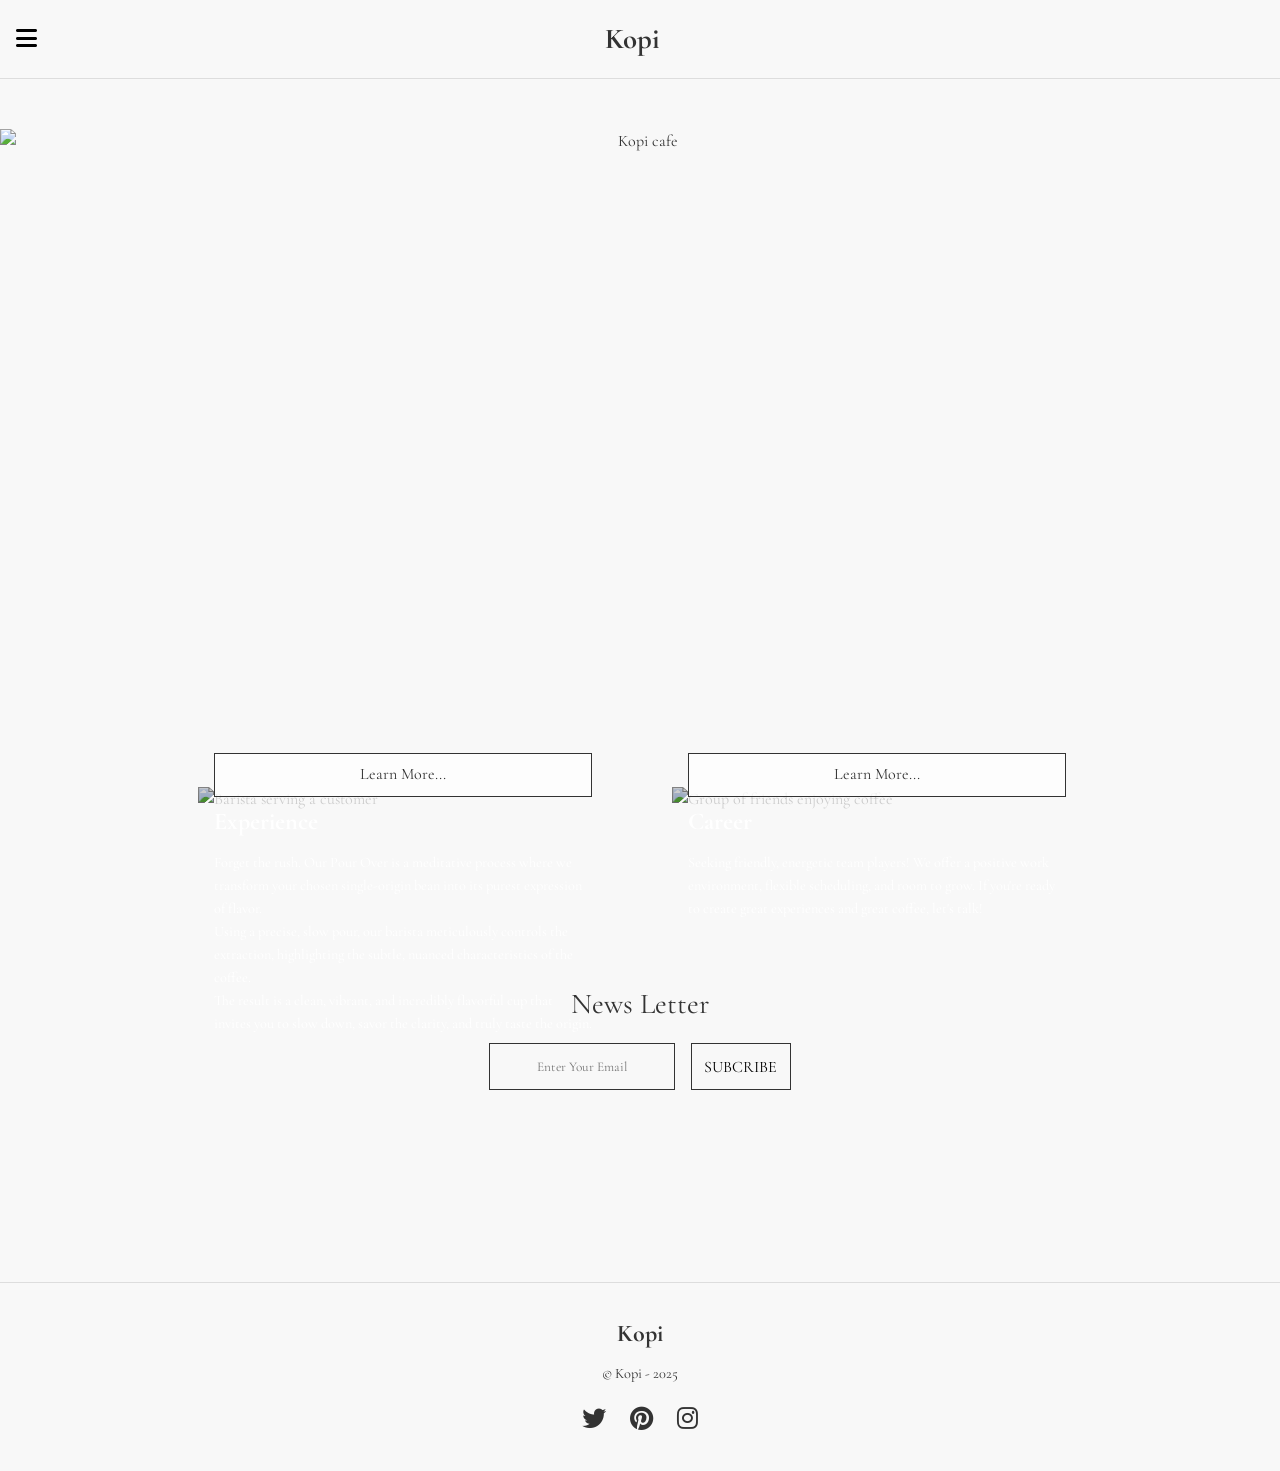
==== index.html @ 68a63ba4 "Update index.html" ====
<!DOCTYPE html>
<html lang="en">
<head>
    <meta charset="UTF-8">
    <meta name="viewport" content="width=device-width, initial-scale=1.0">
    <title>Kopi - Home</title>
    <link rel="stylesheet" href="styles.css">
    <link rel="stylesheet" href="https://cdnjs.cloudflare.com/ajax/libs/font-awesome/6.5.2/css/all.min.css">
    <link rel="icon" type="image/png" href="../img/logo.png">
</head>
<body>

    <div class="overlay" id="overlay"></div>

    <nav class="side-nav" id="side-nav">
        <button class="close-btn" id="close-btn">&times;</button>
        <ul>
            <li><a href="index.html">Home</a></li>
            <li><a href="menu.html">Menu</a></li>
            <li><a href="location.html">Location</a></li>
            <li><a href="about.html">About</a></li>
            <li><a href="career.html">Career</a></li>
        </ul>
        <div class="nav-socials">
            <a href="https://pinterest.com/"><i class="fa-brands fa-pinterest"></i></a>
            <a href="https://www.instagram.com/"><i class="fa-brands fa-instagram"></i></a>
            <a href="https://x.com/"><i class="fa-brands fa-twitter"></i></a>
        </div>
    </nav>

    <header>
        <button class="hamburger" id="hamburger-menu">
            <i class="fa-solid fa-bars"></i>
        </button>
        <div class="logo"><a href="index.html">Kopi</a></div>
    </header>

    <main>
        <section class="hero-home">
            <img src="../kopi/img/home/mhome1.png" alt="Kopi cafe" id="hero-image">
            <div class="hero-text">
                <p id="hero-location-text"></p>
            </div>
        </section>


        <section class="features">
            <div class="feature-card">
                <img src="../kopi/img/home/Expereince.png" alt="Barista serving a customer">
                <h3>Experience</h3>
                <p>Forget the rush. Our Pour Over is a meditative process where we transform your chosen single-origin bean into its purest expression of flavor.<br>
                    Using a precise, slow pour, our barista meticulously controls the extraction, highlighting the subtle, nuanced characteristics of the coffee.<br>
                    The result is a clean, vibrant, and incredibly flavorful cup that invites you to slow down, savor the clarity, and truly taste the origin.<br></p>
                <a href="location.html" class="btn">Learn More...</a>
            </div>
            <div class="feature-card">
                <img src="../kopi/img/home/career.png" alt="Group of friends enjoying coffee">
                <h3>Career</h3>
                <p>Seeking friendly, energetic team players! We offer a positive work environment, flexible scheduling, and room to grow. If you're ready to create great experiences and great coffee, let's talk!</p>
                <a href="career.html" class="btn">Learn More...</a>
            </div>
        </section>

        <section class="newsletter">
            <h2>News Letter</h2>
            <form>
                <input type="email" placeholder="Enter Your Email">
                <button type="submit" class="btn-subscribe">SUBCRIBE</button>
            </form>
        </section>
    </main>

    <footer>
        <div class="logo">Kopi</div>
        <p>© Kopi - 2025</p>
        <div class="footer-socials">
            <a href="https://x.com/"><i class="fa-brands fa-twitter"></i></a>
            <a href="https://pinterest.com/"><i class="fa-brands fa-pinterest"></i></a>
            <a href="https://www.instagram.com/"><i class="fa-brands fa-instagram"></i></a>
        </div>
    </footer>

    <script src="../kopi/script.js"></script>
</body>

</html>
---- styles.css ----
@import url('https://fonts.googleapis.com/css2?family=Cormorant+Garamond:wght@400;700&display=swap');

/* ---=== Basic Reset & Global Styles ===--- */
* {
    margin: 0;
    padding: 0;
    box-sizing: border-box;
}

body {
    font-family: 'Cormorant Garamond', serif;
    background-color: #F8F8F8;
    color: #333;
    font-size: 16px;
    line-height: 1.6;
}

img {
    max-width: 100%;
    height: auto;
    display: block;
}

a {
    text-decoration: none;
    color: inherit;
}


/* ---=== Header ===--- */
header {
    display: flex;
    align-items: center;
    padding: 1rem;
    border-bottom: 1px solid #ddd;
    background-color: #F8F8F8;
    position: sticky;
    top: 0;
    z-index: 998; 
}

.logo {
    font-size: 1.8rem;
    font-weight: 700;
    margin: 0 auto;
    transform: translateX(-18px); 
}

.hamburger {
    background: none;
    border: none;
    font-size: 1.5rem;
    cursor: pointer;
    z-index: 1001;
}

/* ---=== Side Navigation ===--- */
.side-nav {
    position: fixed;
    top: 0;
    left: -300px;
    width: 280px;
    height: 100%;
    background-color: #F8F8F8;
    padding: 2rem;
    box-shadow: 2px 0 5px rgba(0,0,0,0.1);
    transition: left 0.3s ease-in-out;
    z-index: 1000;
    display: flex;
    flex-direction: column;
}

.side-nav.open {
    left: 0;
}

.close-btn {
    background: none;
    border: none;
    font-size: 2.5rem;
    position: absolute;
    top: 1rem;
    left: 1rem;
    cursor: pointer;
}

.side-nav ul {
    list-style: none;
    margin-top: 80px;
}

.side-nav ul li a {
    display: block;
    padding: 0.8rem 0;
    border-bottom: 1px solid #ddd;
    font-size: 1.2rem;
}

.nav-socials {
    margin-top: auto;
    padding-top: 1rem;
    border-top: 1px solid #ddd;
    display: flex;
    gap: 1.5rem;
    font-size: 1.5rem;
}
.nav-socials .fa-pinterest { color: #333; }
.nav-socials .fa-instagram { color: #333; }
.nav-socials .fa-twitter { color: #333; }

.overlay {
    position: fixed;
    top: 0;
    left: 0;
    width: 100%;
    height: 100%;
    background-color: rgba(0,0,0,0.5);
    z-index: 999;
    opacity: 0;
    visibility: hidden;
    transition: opacity 0.3s, visibility 0.3s;
}

.overlay.show {
    opacity: 1;
    visibility: visible;
}

/* ---=== Footer ===--- */
footer {
    text-align: center;
    padding: 2rem 1rem;
    border-top: 1px solid #ddd;
    margin-top: 2rem;
}

footer .logo {
    font-size: 1.5rem;
    transform: none;
}

footer p {
    margin: 0.5rem 0;
    font-size: 0.9rem;
}

.footer-socials {
    display: flex;
    justify-content: center;
    gap: 1.5rem;
    font-size: 1.5rem;
    margin-top: 1rem;
}

.footer-socials .fa-pinterest { color: #333; }

/* ---=== Buttons & Forms ===--- */
.btn {
    display: inline-block;
    background-color: #F8F8F8;
    border: 1px solid #333;
    padding: 0.5rem 1.5rem;
    margin-top: 1rem;
    font-family: 'Cormorant Garamond', serif;
    font-size: 1rem;
    cursor: pointer;
}

.newsletter {
    text-align: center;
    padding: 10rem 1rem;
}

.newsletter h2 {
    font-size: 1.8rem;
    font-weight: 400;
    margin-bottom: 1rem;
}

.newsletter form {
    display: flex;
    flex-direction: column;
    gap: 1rem;
    max-width: 400px;
    margin: 0 auto;
}

.newsletter input {
    padding: 0.8rem;
    border: 1px solid #333;
    background: #F8F8F8;
    text-align: center;
    font-family: 'Cormorant Garamond', serif;
}

.btn-subscribe {
    background: #F8F8F8;
    border: 1px solid #333;
    padding: 0.8rem;
    font-family: 'Cormorant Garamond', serif;
    font-size: 1rem;
    cursor: pointer;
}


/* ---=== Home Page ===--- */
.hero-home {
    position: relative;
    text-align: center;
    padding-top: 50px;
    height: 500px;
    overflow: hidden;
}

/* --- transition for slider fade effect --- */
.hero-home img, .hero-home .hero-text p {
    transition: opacity 0.5s ease-in-out;
}

.hero-home img {
    width: 100%;
    height: 100%;
    object-fit: cover;
}

.hero-home .hero-text {
    position: absolute;
    top: 0;
    left: 0;
    width: 100%;
    height: 100%;
    display: flex;
    flex-direction: column;
    justify-content: space-between;
    padding: 4rem;
    color: white;
}
.hero-home .hero-text p { text-shadow: 1px 1px 3px rgba(0,0,0,0.7); }
.hero-home .hero-text span {
    align-self: flex-end;
    background-color: rgba(248, 248, 248, 0.8);
    color: #333;
    padding: 0.5rem 1rem;
    border: 1px solid #555;
    margin: 0 1rem 1rem 0;
}

.features {
    display: grid;
    grid-template-columns: 1fr 1fr;
    gap: 4rem;
    padding: 0.5rem;
}

.feature-card {
    padding-top: 200px;
    position: relative;
    color: white;
}

.feature-card img {
    filter: brightness(0.8);
}

.feature-card h3, .feature-card p, .feature-card .btn {
    padding-top: 200px;
    position: absolute;
    left: 1rem;
    right: 1rem;
    margin: 0;
}
.feature-card h3 { top: 1rem; font-size: 1.5rem; }
.feature-card p { top: 4rem; font-size: 0.9rem;}
.feature-card .btn { bottom: 1rem; background-color: rgba(255,255,255,0.7); color: #333; text-align:center; padding: 0.5rem; }

/* ---=== Menu Page ===--- */
.hero-subpage {
    height: 500px;
}
.hero-subpage img {
    padding-top: 50px;
    width: 100%;
    height: 100%;
    object-fit: cover;
}

.menu-content {
    padding: 2rem 1rem;
    text-align: center;
}
.menu-content h1 {
    font-size: 2.5rem;
    font-weight: 400;
}
.menu-categories {
    display: flex;
    justify-content: center;
    gap: 1.5rem;
    margin: 1rem 0 2rem;
    flex-wrap: wrap;
}
.menu-section h2 {
    font-size: 1.5rem;
    font-weight: 400;
    margin: 2rem 0 1rem;
}
.menu-grid {
    display: grid;
    grid-template-columns: 1fr 1fr;
    gap: 1rem;
}
.menu-item img {
    border: 1px solid #ccc;
}
.menu-item p {
    border: 1px solid #ccc;
    border-top: none;
    padding: 0.5rem;
}
.menu-footnote {
    margin-top: 3rem;
    font-size: 0.9rem;
    color: #555;
}

/* ---=== Location Page ===--- */
.hero-location {
    position: relative;
    height: 500px;
}
.hero-location img {
    padding-top: 50px;
    width: 100%;
    height: 100%;
    object-fit: cover;
    filter: brightness(0.6);
}
.hero-text-overlay {
    position: absolute;
    top: 50%;
    left: 50%;
    transform: translate(-50%, -50%);
    color: white;
    text-align: center;
    width: 90%;
}
.hero-text-overlay h2 { font-size: 2.5rem; }
.hero-text-overlay p { font-size: 0.9rem; margin-top: 1rem; }

.location-list { padding: 2rem 1rem; }
.find-us { font-size: 1.2rem; }
.location-list h2 { font-size: 2.5rem; margin-bottom: 2rem; }
.location-grid {
    display: grid;
    grid-template-columns: 1fr;
    gap: 2rem;
}
.location-card {
    display: flex;
    gap: 1rem;
}
.location-card img {
    width: 200px;
    height: 200px;
    object-fit: cover;
}
.location-details h3 { font-size: 1.5rem; border-bottom: 1px solid #ccc; margin-bottom: 0.5rem; }
.location-details p { font-size: 0.9rem; }
.location-details p:last-child { margin-top: 0.5rem; }

/* ---=== About Page ===--- */
.collage-grid-about {
    display: grid;
    grid-template-columns: 1fr 1fr 1fr;
    grid-template-rows: auto auto;
    gap: 4px;
    padding: 4px;
    max-width: 60%;
    margin: 0 auto;
}
.collage-grid-about img:nth-child(1) { grid-column: 1 / 2; grid-row: 1 / 3; }
.collage-grid-about img:nth-child(2) { grid-column: 2 / 3; grid-row: 1 / 2; }
.collage-grid-about img:nth-child(3) { grid-column: 3 / 4; grid-row: 1 / 2; }
.collage-grid-about img:nth-child(4) { grid-column: 2 / 3; grid-row: 2 / 3; }
.collage-grid-about img:nth-child(5) { grid-column: 3 / 4; grid-row: 2 / 3; }
.collage-grid-about img {
    width: 100%;
    height: 100%;
    object-fit: cover;
}

.philosophy {
    padding: 10rem;
    text-align: center;
}
.philosophy h2 {
    font-size: 2rem;
    font-weight: 400;
    margin-bottom: 1rem;
}

/* ---=== Career Page ===--- */
.career-main { padding: 2rem 1rem; text-align: center; }
.career-intro h2 { font-size: 2rem; font-weight: 400; }
.career-intro .btn { background-color: #EADBC8; border-color: #EADBC8; }

.career-create { margin-top: 10rem; }
.career-create h2 { font-size: 1.8rem; font-weight: 400; margin-bottom: 1.5rem; }

.image-collage-career {
    display: grid;
    grid-template-columns: 1fr 1fr 1fr;
    grid-template-rows: auto auto;
    gap: 4px;
    align-items: center;
    max-width: 60%;
    margin: 0 auto;
}
.image-collage-career .img1 { grid-column: 1 / 2; grid-row: 1 / 3; }
.image-collage-career .img2 { grid-column: 2 / 3; grid-row: 1 / 2; }
.image-collage-career .img3 { grid-column: 3 / 4; grid-row: 1 / 2; }
.image-collage-career .img4 { grid-column: 2 / 3; grid-row: 2 / 3; }
.image-collage-career .img5 { grid-column: 3 / 4; grid-row: 2 / 3; }
.image-collage-career img { width: 100%; height: 100%; object-fit: cover; }

.career-journey { margin-top: 10rem; }
.career-journey h2 { font-size: 1.5rem; font-weight: 400; margin-bottom: 1rem; }
.career-journey p { font-size: 1rem; margin-bottom: 0.5rem; }


/* ---=== Media Queries for larger screens ===--- */
@media (min-width: 768px) {
    .location-grid {
        grid-template-columns: 1fr 1fr;
    }
    .features {
        max-width: 900px;
        margin: 0 auto;
    }
    .newsletter form {
        flex-direction: row;
        justify-content: center;
    }
    .menu-grid {
        grid-template-columns: repeat(4, 1fr);
    }
}
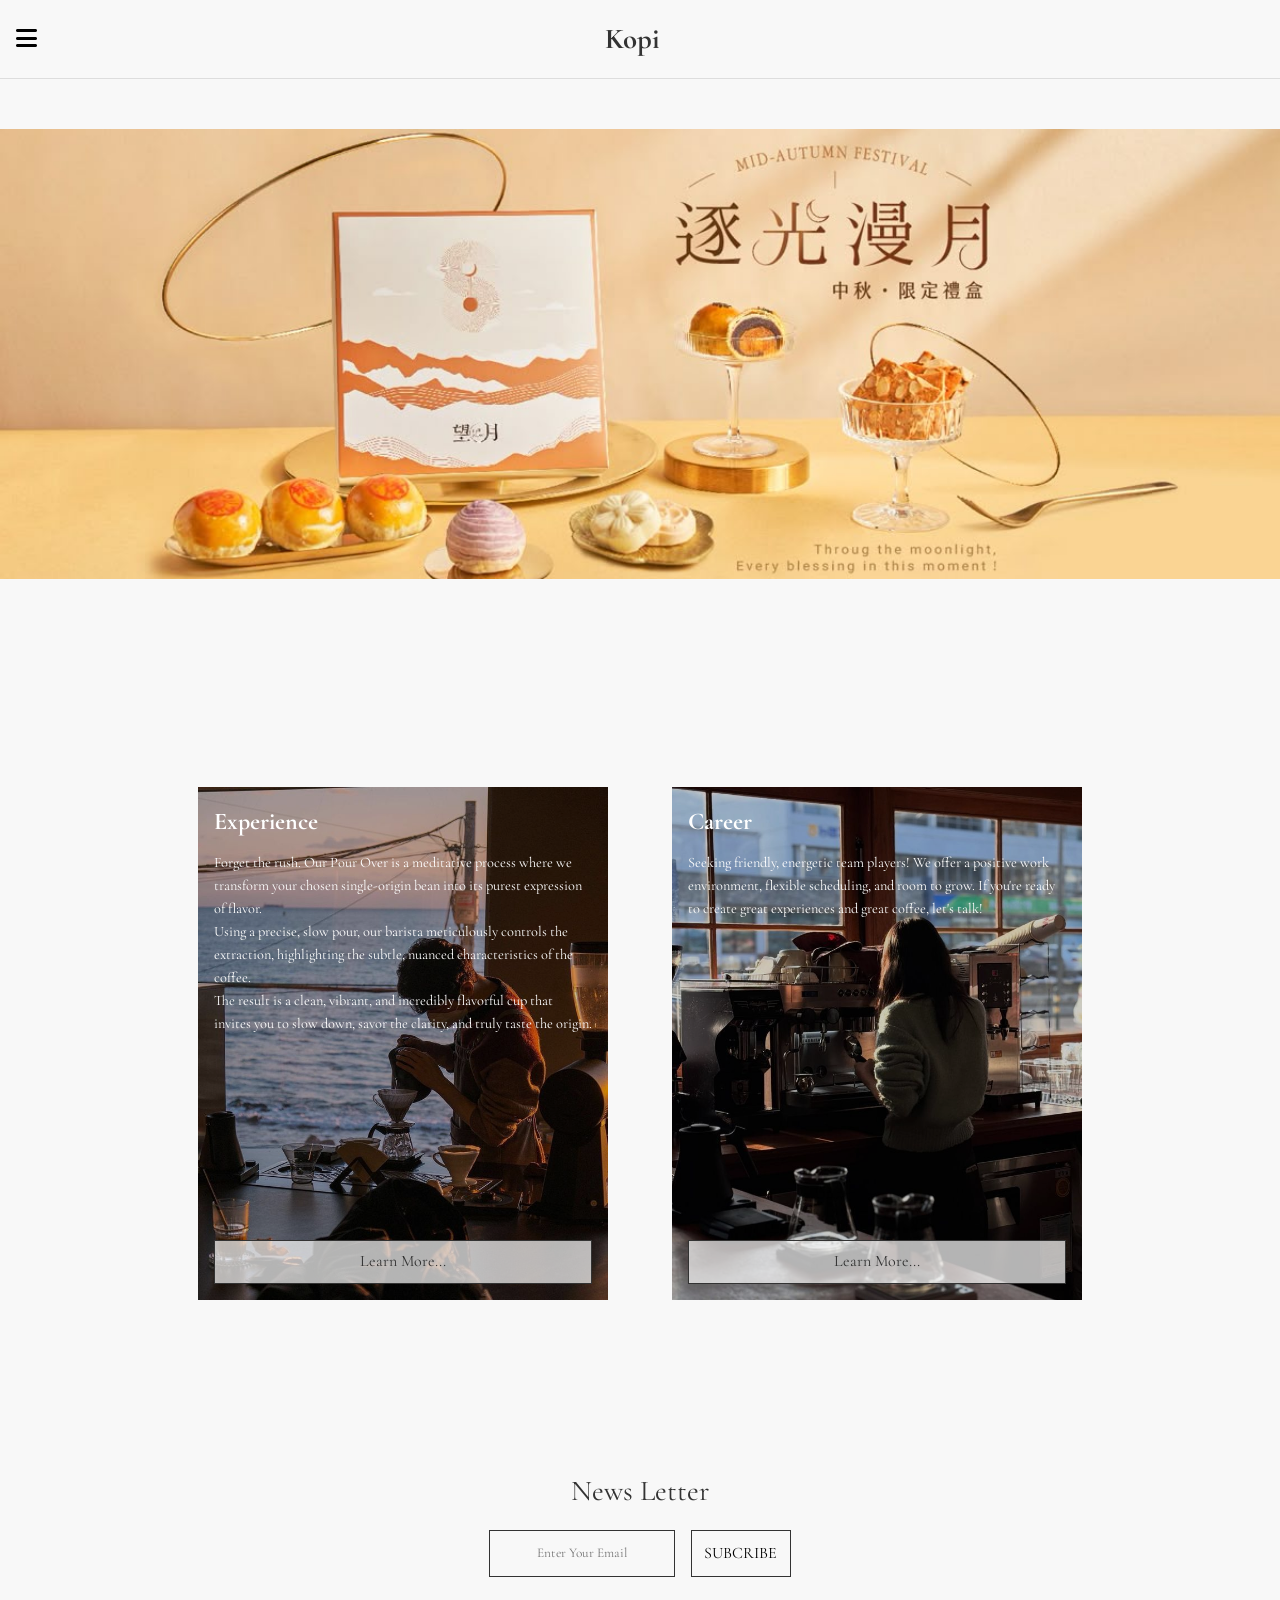
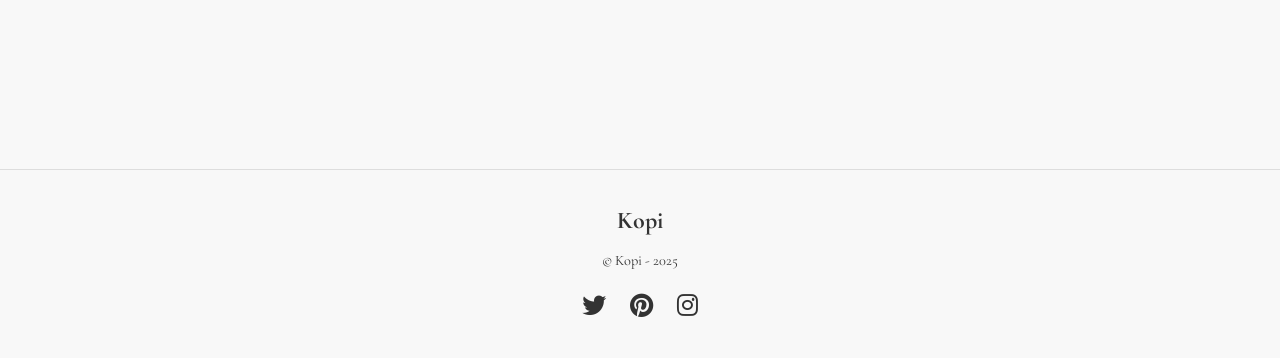
==== commit a24a18aa: "Update index.html" ====
--- a/index.html
+++ b/index.html
@@ -4,9 +4,9 @@
     <meta charset="UTF-8">
     <meta name="viewport" content="width=device-width, initial-scale=1.0">
     <title>Kopi - Home</title>
-    <link rel="stylesheet" href="styles.css">
+    <link rel="stylesheet" href="css/styles.css">
     <link rel="stylesheet" href="https://cdnjs.cloudflare.com/ajax/libs/font-awesome/6.5.2/css/all.min.css">
-    <link rel="icon" type="image/png" href="../img/logo.png">
+    <link rel="icon" type="image/png" href="img/logo.png">
 </head>
 <body>
 
@@ -37,7 +37,7 @@
 
     <main>
         <section class="hero-home">
-            <img src="../kopi/img/home/mhome1.png" alt="Kopi cafe" id="hero-image">
+            <img src="img/home/mhome1.png" alt="Kopi cafe" id="hero-image">
             <div class="hero-text">
                 <p id="hero-location-text"></p>
             </div>
@@ -46,7 +46,7 @@
 
         <section class="features">
             <div class="feature-card">
-                <img src="../kopi/img/home/Expereince.png" alt="Barista serving a customer">
+                <img src="img/home/Expereince.png" alt="Barista serving a customer">
                 <h3>Experience</h3>
                 <p>Forget the rush. Our Pour Over is a meditative process where we transform your chosen single-origin bean into its purest expression of flavor.<br>
                     Using a precise, slow pour, our barista meticulously controls the extraction, highlighting the subtle, nuanced characteristics of the coffee.<br>
@@ -54,7 +54,7 @@
                 <a href="location.html" class="btn">Learn More...</a>
             </div>
             <div class="feature-card">
-                <img src="../kopi/img/home/career.png" alt="Group of friends enjoying coffee">
+                <img src="img/home/career.png" alt="Group of friends enjoying coffee">
                 <h3>Career</h3>
                 <p>Seeking friendly, energetic team players! We offer a positive work environment, flexible scheduling, and room to grow. If you're ready to create great experiences and great coffee, let's talk!</p>
                 <a href="career.html" class="btn">Learn More...</a>
@@ -80,7 +80,7 @@
         </div>
     </footer>
 
-    <script src="../kopi/script.js"></script>
+    <script src="js/script.js"></script>
 </body>
 
 </html>
@@ -88,3 +88,7 @@
 
 
 
+
+
+
+
--- a/css/styles.css
+++ b/css/styles.css
@@ -0,0 +1,447 @@
+@import url('https://fonts.googleapis.com/css2?family=Cormorant+Garamond:wght@400;700&display=swap');
+
+/* ---=== Basic Reset & Global Styles ===--- */
+* {
+    margin: 0;
+    padding: 0;
+    box-sizing: border-box;
+}
+
+body {
+    font-family: 'Cormorant Garamond', serif;
+    background-color: #F8F8F8;
+    color: #333;
+    font-size: 16px;
+    line-height: 1.6;
+}
+
+img {
+    max-width: 100%;
+    height: auto;
+    display: block;
+}
+
+a {
+    text-decoration: none;
+    color: inherit;
+}
+
+
+/* ---=== Header ===--- */
+header {
+    display: flex;
+    align-items: center;
+    padding: 1rem;
+    border-bottom: 1px solid #ddd;
+    background-color: #F8F8F8;
+    position: sticky;
+    top: 0;
+    z-index: 998; 
+}
+
+.logo {
+    font-size: 1.8rem;
+    font-weight: 700;
+    margin: 0 auto;
+    transform: translateX(-18px); 
+}
+
+.hamburger {
+    background: none;
+    border: none;
+    font-size: 1.5rem;
+    cursor: pointer;
+    z-index: 1001;
+}
+
+/* ---=== Side Navigation ===--- */
+.side-nav {
+    position: fixed;
+    top: 0;
+    left: -300px;
+    width: 280px;
+    height: 100%;
+    background-color: #F8F8F8;
+    padding: 2rem;
+    box-shadow: 2px 0 5px rgba(0,0,0,0.1);
+    transition: left 0.3s ease-in-out;
+    z-index: 1000;
+    display: flex;
+    flex-direction: column;
+}
+
+.side-nav.open {
+    left: 0;
+}
+
+.close-btn {
+    background: none;
+    border: none;
+    font-size: 2.5rem;
+    position: absolute;
+    top: 1rem;
+    left: 1rem;
+    cursor: pointer;
+}
+
+.side-nav ul {
+    list-style: none;
+    margin-top: 80px;
+}
+
+.side-nav ul li a {
+    display: block;
+    padding: 0.8rem 0;
+    border-bottom: 1px solid #ddd;
+    font-size: 1.2rem;
+}
+
+.nav-socials {
+    margin-top: auto;
+    padding-top: 1rem;
+    border-top: 1px solid #ddd;
+    display: flex;
+    gap: 1.5rem;
+    font-size: 1.5rem;
+}
+.nav-socials .fa-pinterest { color: #333; }
+.nav-socials .fa-instagram { color: #333; }
+.nav-socials .fa-twitter { color: #333; }
+
+.overlay {
+    position: fixed;
+    top: 0;
+    left: 0;
+    width: 100%;
+    height: 100%;
+    background-color: rgba(0,0,0,0.5);
+    z-index: 999;
+    opacity: 0;
+    visibility: hidden;
+    transition: opacity 0.3s, visibility 0.3s;
+}
+
+.overlay.show {
+    opacity: 1;
+    visibility: visible;
+}
+
+/* ---=== Footer ===--- */
+footer {
+    text-align: center;
+    padding: 2rem 1rem;
+    border-top: 1px solid #ddd;
+    margin-top: 2rem;
+}
+
+footer .logo {
+    font-size: 1.5rem;
+    transform: none;
+}
+
+footer p {
+    margin: 0.5rem 0;
+    font-size: 0.9rem;
+}
+
+.footer-socials {
+    display: flex;
+    justify-content: center;
+    gap: 1.5rem;
+    font-size: 1.5rem;
+    margin-top: 1rem;
+}
+
+.footer-socials .fa-pinterest { color: #333; }
+
+/* ---=== Buttons & Forms ===--- */
+.btn {
+    display: inline-block;
+    background-color: #F8F8F8;
+    border: 1px solid #333;
+    padding: 0.5rem 1.5rem;
+    margin-top: 1rem;
+    font-family: 'Cormorant Garamond', serif;
+    font-size: 1rem;
+    cursor: pointer;
+}
+
+.newsletter {
+    text-align: center;
+    padding: 10rem 1rem;
+}
+
+.newsletter h2 {
+    font-size: 1.8rem;
+    font-weight: 400;
+    margin-bottom: 1rem;
+}
+
+.newsletter form {
+    display: flex;
+    flex-direction: column;
+    gap: 1rem;
+    max-width: 400px;
+    margin: 0 auto;
+}
+
+.newsletter input {
+    padding: 0.8rem;
+    border: 1px solid #333;
+    background: #F8F8F8;
+    text-align: center;
+    font-family: 'Cormorant Garamond', serif;
+}
+
+.btn-subscribe {
+    background: #F8F8F8;
+    border: 1px solid #333;
+    padding: 0.8rem;
+    font-family: 'Cormorant Garamond', serif;
+    font-size: 1rem;
+    cursor: pointer;
+}
+
+
+/* ---=== Home Page ===--- */
+.hero-home {
+    position: relative;
+    text-align: center;
+    padding-top: 50px;
+    height: 500px;
+    overflow: hidden;
+}
+
+/* --- transition for slider fade effect --- */
+.hero-home img, .hero-home .hero-text p {
+    transition: opacity 0.5s ease-in-out;
+}
+
+.hero-home img {
+    width: 100%;
+    height: 100%;
+    object-fit: cover;
+}
+
+.hero-home .hero-text {
+    position: absolute;
+    top: 0;
+    left: 0;
+    width: 100%;
+    height: 100%;
+    display: flex;
+    flex-direction: column;
+    justify-content: space-between;
+    padding: 4rem;
+    color: white;
+}
+.hero-home .hero-text p { text-shadow: 1px 1px 3px rgba(0,0,0,0.7); }
+.hero-home .hero-text span {
+    align-self: flex-end;
+    background-color: rgba(248, 248, 248, 0.8);
+    color: #333;
+    padding: 0.5rem 1rem;
+    border: 1px solid #555;
+    margin: 0 1rem 1rem 0;
+}
+
+.features {
+    display: grid;
+    grid-template-columns: 1fr 1fr;
+    gap: 4rem;
+    padding: 0.5rem;
+}
+
+.feature-card {
+    padding-top: 200px;
+    position: relative;
+    color: white;
+}
+
+.feature-card img {
+    filter: brightness(0.8);
+}
+
+.feature-card h3, .feature-card p, .feature-card .btn {
+    padding-top: 200px;
+    position: absolute;
+    left: 1rem;
+    right: 1rem;
+    margin: 0;
+}
+.feature-card h3 { top: 1rem; font-size: 1.5rem; }
+.feature-card p { top: 4rem; font-size: 0.9rem;}
+.feature-card .btn { bottom: 1rem; background-color: rgba(255,255,255,0.7); color: #333; text-align:center; padding: 0.5rem; }
+
+/* ---=== Menu Page ===--- */
+.hero-subpage {
+    height: 500px;
+}
+.hero-subpage img {
+    padding-top: 50px;
+    width: 100%;
+    height: 100%;
+    object-fit: cover;
+}
+
+.menu-content {
+    padding: 2rem 1rem;
+    text-align: center;
+}
+.menu-content h1 {
+    font-size: 2.5rem;
+    font-weight: 400;
+}
+.menu-categories {
+    display: flex;
+    justify-content: center;
+    gap: 1.5rem;
+    margin: 1rem 0 2rem;
+    flex-wrap: wrap;
+}
+.menu-section h2 {
+    font-size: 1.5rem;
+    font-weight: 400;
+    margin: 2rem 0 1rem;
+}
+.menu-grid {
+    display: grid;
+    grid-template-columns: 1fr 1fr;
+    gap: 1rem;
+}
+.menu-item img {
+    border: 1px solid #ccc;
+}
+.menu-item p {
+    border: 1px solid #ccc;
+    border-top: none;
+    padding: 0.5rem;
+}
+.menu-footnote {
+    margin-top: 3rem;
+    font-size: 0.9rem;
+    color: #555;
+}
+
+/* ---=== Location Page ===--- */
+.hero-location {
+    position: relative;
+    height: 500px;
+}
+.hero-location img {
+    padding-top: 50px;
+    width: 100%;
+    height: 100%;
+    object-fit: cover;
+    filter: brightness(0.6);
+}
+.hero-text-overlay {
+    position: absolute;
+    top: 50%;
+    left: 50%;
+    transform: translate(-50%, -50%);
+    color: white;
+    text-align: center;
+    width: 90%;
+}
+.hero-text-overlay h2 { font-size: 2.5rem; }
+.hero-text-overlay p { font-size: 0.9rem; margin-top: 1rem; }
+
+.location-list { padding: 2rem 1rem; }
+.find-us { font-size: 1.2rem; }
+.location-list h2 { font-size: 2.5rem; margin-bottom: 2rem; }
+.location-grid {
+    display: grid;
+    grid-template-columns: 1fr;
+    gap: 2rem;
+}
+.location-card {
+    display: flex;
+    gap: 1rem;
+}
+.location-card img {
+    width: 200px;
+    height: 200px;
+    object-fit: cover;
+}
+.location-details h3 { font-size: 1.5rem; border-bottom: 1px solid #ccc; margin-bottom: 0.5rem; }
+.location-details p { font-size: 0.9rem; }
+.location-details p:last-child { margin-top: 0.5rem; }
+
+/* ---=== About Page ===--- */
+.collage-grid-about {
+    display: grid;
+    grid-template-columns: 1fr 1fr 1fr;
+    grid-template-rows: auto auto;
+    gap: 4px;
+    padding: 4px;
+    max-width: 60%;
+    margin: 0 auto;
+}
+.collage-grid-about img:nth-child(1) { grid-column: 1 / 2; grid-row: 1 / 3; }
+.collage-grid-about img:nth-child(2) { grid-column: 2 / 3; grid-row: 1 / 2; }
+.collage-grid-about img:nth-child(3) { grid-column: 3 / 4; grid-row: 1 / 2; }
+.collage-grid-about img:nth-child(4) { grid-column: 2 / 3; grid-row: 2 / 3; }
+.collage-grid-about img:nth-child(5) { grid-column: 3 / 4; grid-row: 2 / 3; }
+.collage-grid-about img {
+    width: 100%;
+    height: 100%;
+    object-fit: cover;
+}
+
+.philosophy {
+    padding: 10rem;
+    text-align: center;
+}
+.philosophy h2 {
+    font-size: 2rem;
+    font-weight: 400;
+    margin-bottom: 1rem;
+}
+
+/* ---=== Career Page ===--- */
+.career-main { padding: 2rem 1rem; text-align: center; }
+.career-intro h2 { font-size: 2rem; font-weight: 400; }
+.career-intro .btn { background-color: #EADBC8; border-color: #EADBC8; }
+
+.career-create { margin-top: 10rem; }
+.career-create h2 { font-size: 1.8rem; font-weight: 400; margin-bottom: 1.5rem; }
+
+.image-collage-career {
+    display: grid;
+    grid-template-columns: 1fr 1fr 1fr;
+    grid-template-rows: auto auto;
+    gap: 4px;
+    align-items: center;
+    max-width: 60%;
+    margin: 0 auto;
+}
+.image-collage-career .img1 { grid-column: 1 / 2; grid-row: 1 / 3; }
+.image-collage-career .img2 { grid-column: 2 / 3; grid-row: 1 / 2; }
+.image-collage-career .img3 { grid-column: 3 / 4; grid-row: 1 / 2; }
+.image-collage-career .img4 { grid-column: 2 / 3; grid-row: 2 / 3; }
+.image-collage-career .img5 { grid-column: 3 / 4; grid-row: 2 / 3; }
+.image-collage-career img { width: 100%; height: 100%; object-fit: cover; }
+
+.career-journey { margin-top: 10rem; }
+.career-journey h2 { font-size: 1.5rem; font-weight: 400; margin-bottom: 1rem; }
+.career-journey p { font-size: 1rem; margin-bottom: 0.5rem; }
+
+
+/* ---=== Media Queries for larger screens ===--- */
+@media (min-width: 768px) {
+    .location-grid {
+        grid-template-columns: 1fr 1fr;
+    }
+    .features {
+        max-width: 900px;
+        margin: 0 auto;
+    }
+    .newsletter form {
+        flex-direction: row;
+        justify-content: center;
+    }
+    .menu-grid {
+        grid-template-columns: repeat(4, 1fr);
+    }
+}
